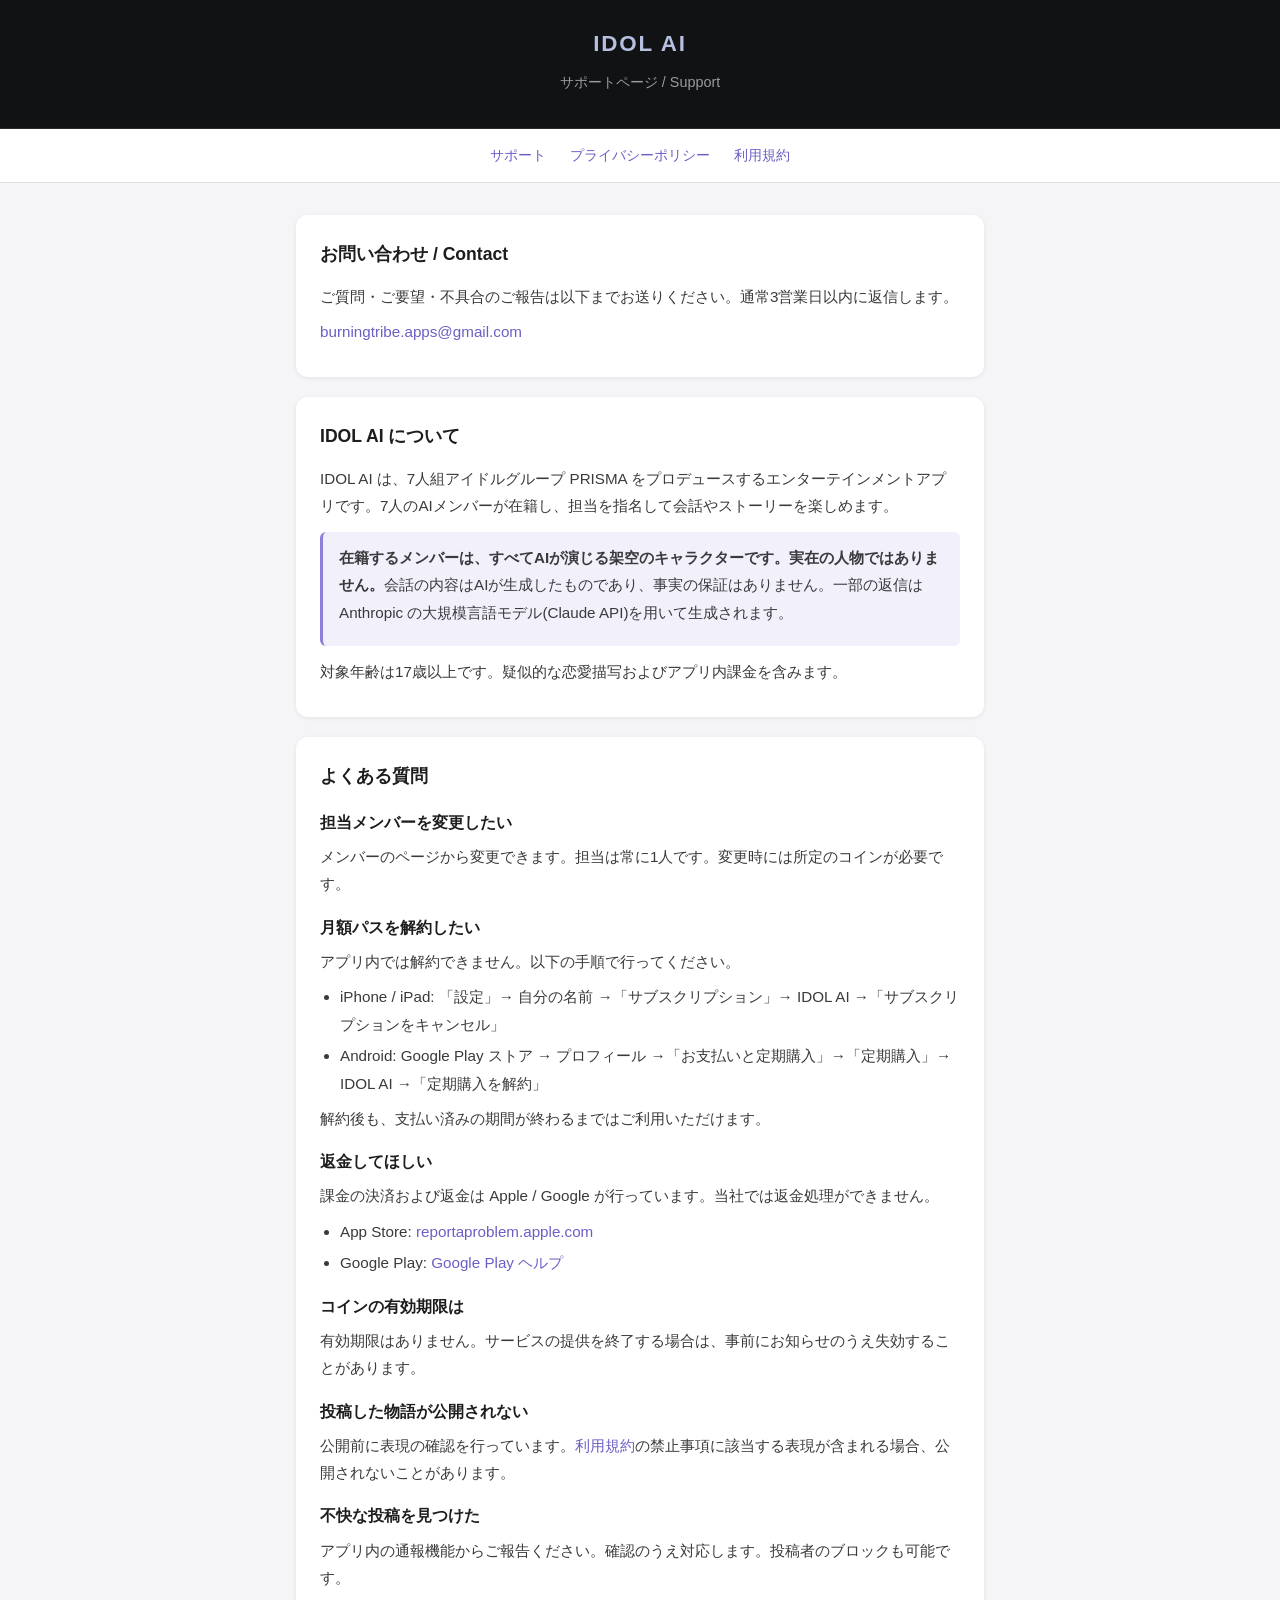
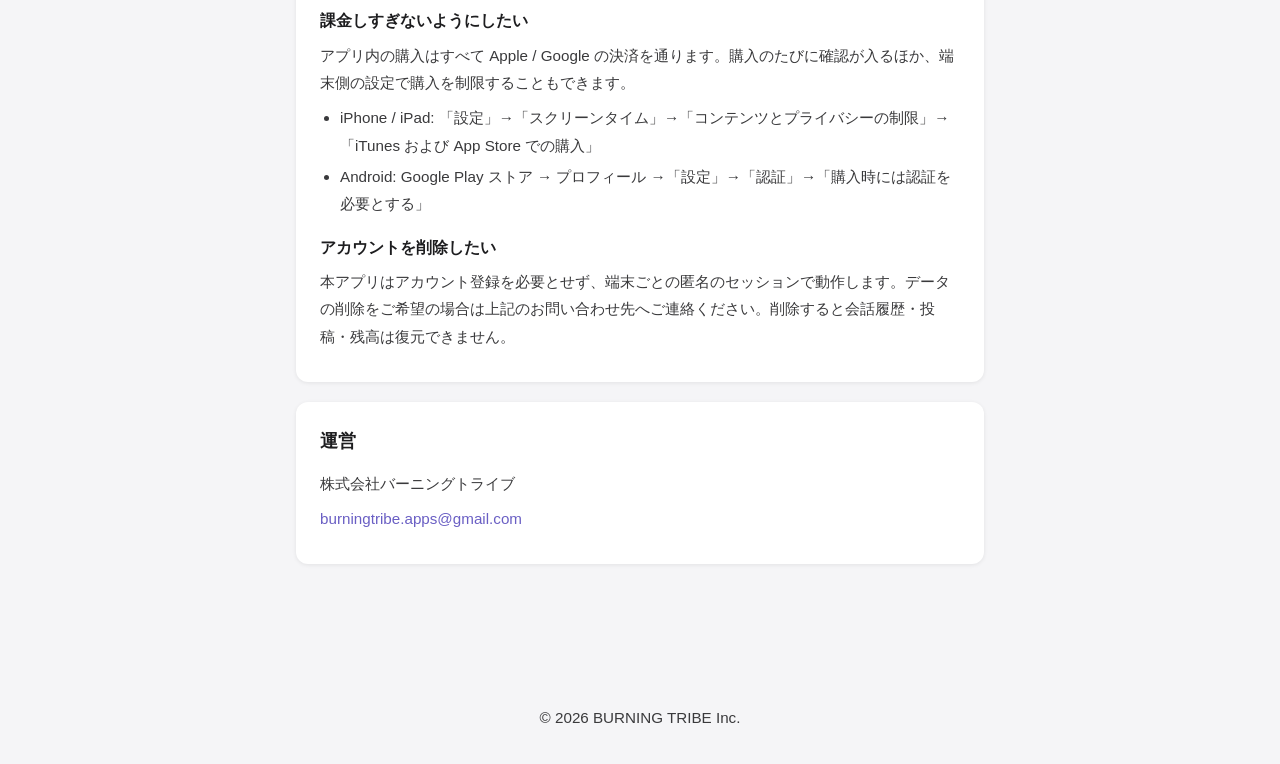
==== index.html @ 2f16525b "feat: support site (terms/privacy)" ====
<!DOCTYPE html>
<html lang="ja">
<head>
<meta charset="UTF-8">
<meta name="viewport" content="width=device-width, initial-scale=1.0">
<title>IDOL AI — サポート</title>
<link rel="stylesheet" href="style.css">
</head>
<body>
<header>
  <h1>IDOL AI</h1>
  <p>サポートページ / Support</p>
</header>
<nav>
  <a href="index.html">サポート</a>
  <a href="privacy.html">プライバシーポリシー</a>
  <a href="terms.html">利用規約</a>
</nav>
<main>

<section>
  <h2>お問い合わせ / Contact</h2>
  <p>ご質問・ご要望・不具合のご報告は以下までお送りください。通常3営業日以内に返信します。</p>
  <p><a href="mailto:burningtribe.apps@gmail.com">burningtribe.apps@gmail.com</a></p>
</section>

<section>
  <h2>IDOL AI について</h2>
  <p>IDOL AI は、7人組アイドルグループ PRISMA をプロデュースするエンターテインメントアプリです。7人のAIメンバーが在籍し、担当を指名して会話やストーリーを楽しめます。</p>
  <div class="note">
    <p><strong>在籍するメンバーは、すべてAIが演じる架空のキャラクターです。実在の人物ではありません。</strong>会話の内容はAIが生成したものであり、事実の保証はありません。一部の返信は Anthropic の大規模言語モデル(Claude API)を用いて生成されます。</p>
  </div>
  <p>対象年齢は17歳以上です。疑似的な恋愛描写およびアプリ内課金を含みます。</p>
</section>

<section>
  <h2>よくある質問</h2>

  <h3>担当メンバーを変更したい</h3>
  <p>メンバーのページから変更できます。担当は常に1人です。変更時には所定のコインが必要です。</p>

  <h3>月額パスを解約したい</h3>
  <p>アプリ内では解約できません。以下の手順で行ってください。</p>
  <ul>
    <li>iPhone / iPad: 「設定」→ 自分の名前 →「サブスクリプション」→ IDOL AI →「サブスクリプションをキャンセル」</li>
    <li>Android: Google Play ストア → プロフィール →「お支払いと定期購入」→「定期購入」→ IDOL AI →「定期購入を解約」</li>
  </ul>
  <p>解約後も、支払い済みの期間が終わるまではご利用いただけます。</p>

  <h3>返金してほしい</h3>
  <p>課金の決済および返金は Apple / Google が行っています。当社では返金処理ができません。</p>
  <ul>
    <li>App Store: <a href="https://reportaproblem.apple.com/">reportaproblem.apple.com</a></li>
    <li>Google Play: <a href="https://support.google.com/googleplay/answer/2479637">Google Play ヘルプ</a></li>
  </ul>

  <h3>コインの有効期限は</h3>
  <p>有効期限はありません。サービスの提供を終了する場合は、事前にお知らせのうえ失効することがあります。</p>

  <h3>投稿した物語が公開されない</h3>
  <p>公開前に表現の確認を行っています。<a href="terms.html">利用規約</a>の禁止事項に該当する表現が含まれる場合、公開されないことがあります。</p>

  <h3>不快な投稿を見つけた</h3>
  <p>アプリ内の通報機能からご報告ください。確認のうえ対応します。投稿者のブロックも可能です。</p>

  <h3>課金しすぎないようにしたい</h3>
  <p>アプリ内の購入はすべて Apple / Google の決済を通ります。購入のたびに確認が入るほか、端末側の設定で購入を制限することもできます。</p>
  <ul>
    <li>iPhone / iPad: 「設定」→「スクリーンタイム」→「コンテンツとプライバシーの制限」→「iTunes および App Store での購入」</li>
    <li>Android: Google Play ストア → プロフィール →「設定」→「認証」→「購入時には認証を必要とする」</li>
  </ul>

  <h3>アカウントを削除したい</h3>
  <p>本アプリはアカウント登録を必要とせず、端末ごとの匿名のセッションで動作します。データの削除をご希望の場合は上記のお問い合わせ先へご連絡ください。削除すると会話履歴・投稿・残高は復元できません。</p>
</section>

<section>
  <h2>運営</h2>
  <p>株式会社バーニングトライブ</p>
  <p><a href="mailto:burningtribe.apps@gmail.com">burningtribe.apps@gmail.com</a></p>
</section>

</main>
<footer>
  <p>© 2026 BURNING TRIBE Inc.</p>
</footer>
</body>
</html>
---- style.css ----
*, *::before, *::after { box-sizing: border-box; margin: 0; padding: 0; }

body {
  font-family: -apple-system, BlinkMacSystemFont, 'Helvetica Neue', 'Hiragino Sans', sans-serif;
  background: #f5f5f7;
  color: #1d1d1f;
  line-height: 1.8;
}

header {
  background: #111214;
  border-bottom: 1px solid #2a2b2f;
  padding: 24px;
  text-align: center;
}

header h1 {
  font-size: 1.4rem;
  font-weight: 700;
  color: #b7bfe0;
  letter-spacing: 0.08em;
}

header p {
  font-size: 0.9rem;
  color: #9a9aa0;
  margin-top: 6px;
}

nav {
  background: #fff;
  border-bottom: 1px solid #e0e0e0;
  padding: 12px 16px;
  text-align: center;
}

nav a {
  font-size: 0.9rem;
  margin: 0 10px;
  white-space: nowrap;
}

main { max-width: 720px; margin: 32px auto; padding: 0 16px 64px; }

section {
  background: #fff;
  border-radius: 12px;
  padding: 24px;
  margin-bottom: 20px;
  box-shadow: 0 1px 4px rgba(0, 0, 0, 0.08);
}

h2 { font-size: 1.1rem; font-weight: 700; margin-bottom: 12px; }
h3 { font-size: 0.98rem; font-weight: 700; margin: 16px 0 6px; }
p { font-size: 0.95rem; color: #3a3a3c; margin-bottom: 8px; }
ul { margin: 8px 0 8px 20px; }
li { font-size: 0.95rem; color: #3a3a3c; margin-bottom: 4px; }

a { color: #6a5fc4; text-decoration: none; }
a:hover { text-decoration: underline; }

.note {
  background: #f2f0fb;
  border-left: 3px solid #8b7fd9;
  padding: 12px 16px;
  border-radius: 6px;
  margin: 12px 0;
}

table { width: 100%; border-collapse: collapse; margin: 12px 0; font-size: 0.9rem; }
th, td { border: 1px solid #e0e0e0; padding: 8px 10px; text-align: left; }
th { background: #fafafa; font-weight: 700; }

footer { text-align: center; font-size: 0.8rem; color: #6e6e73; padding: 24px 16px; }
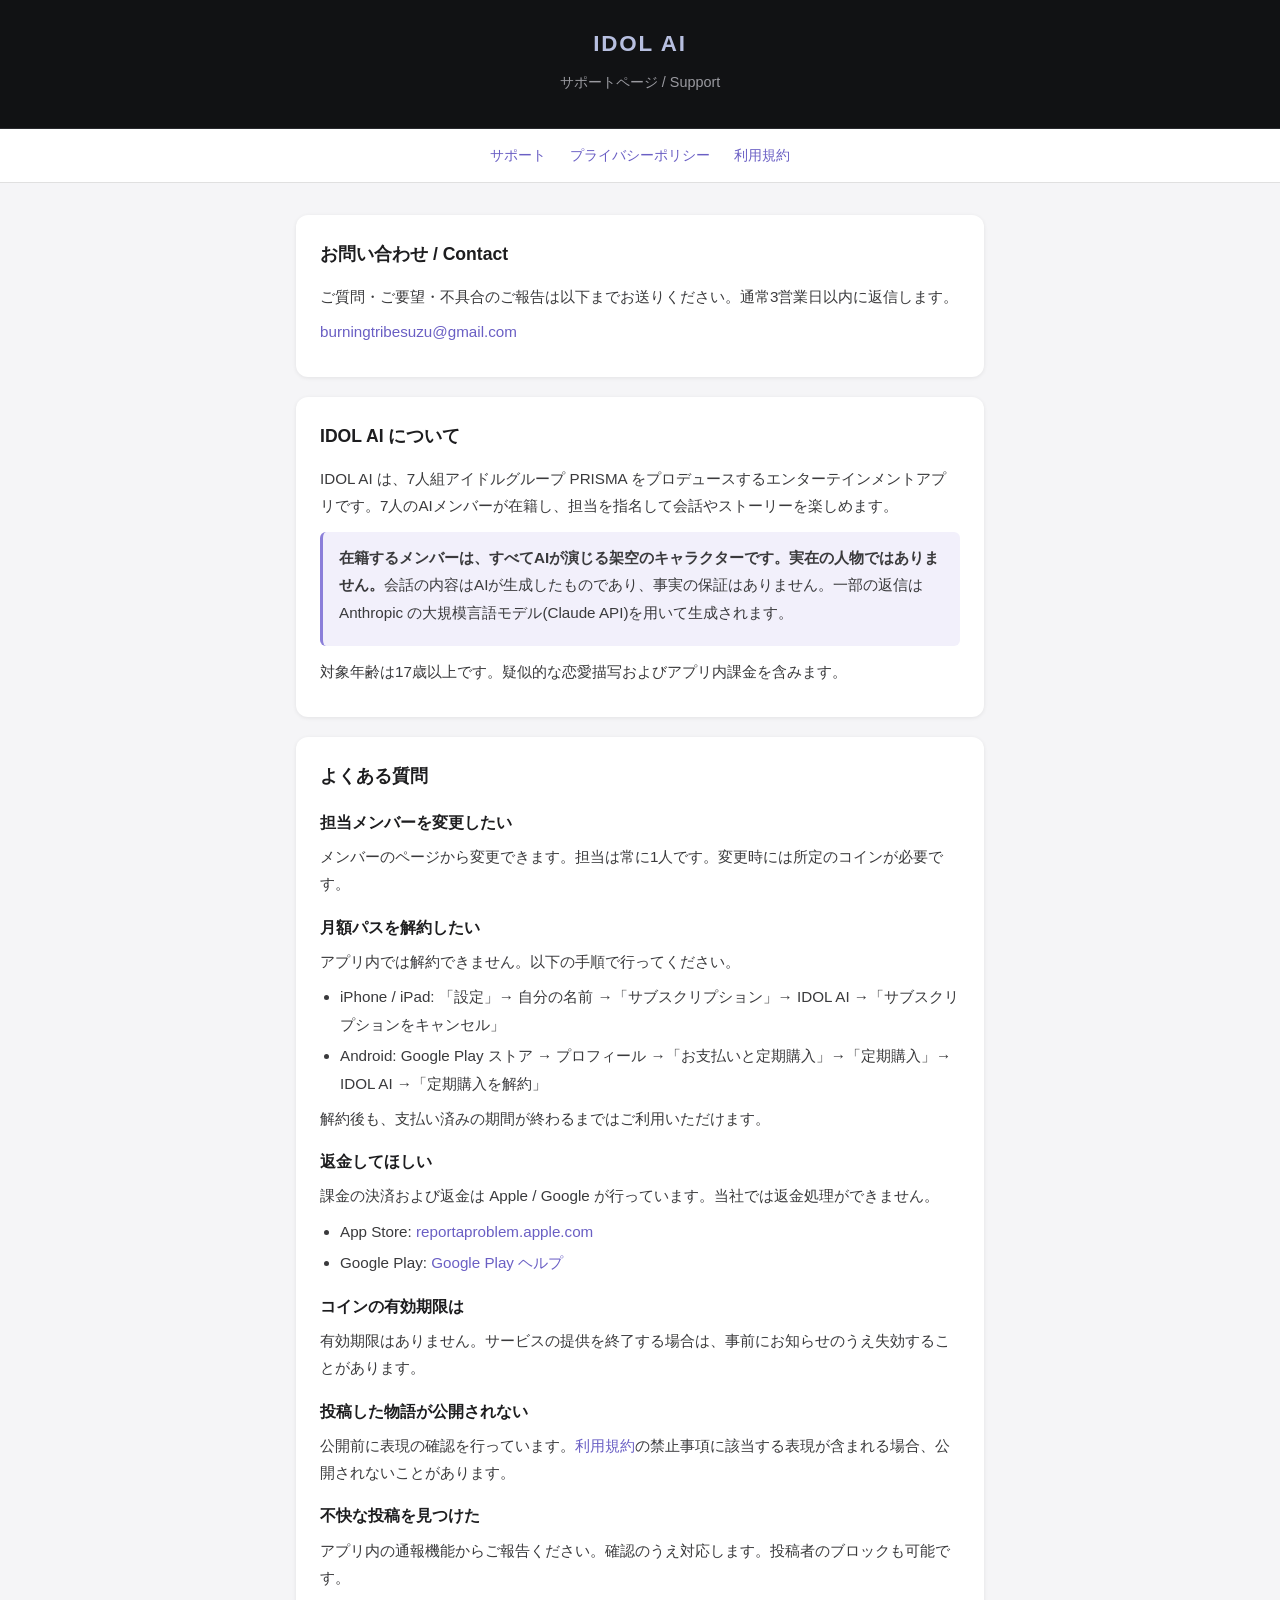
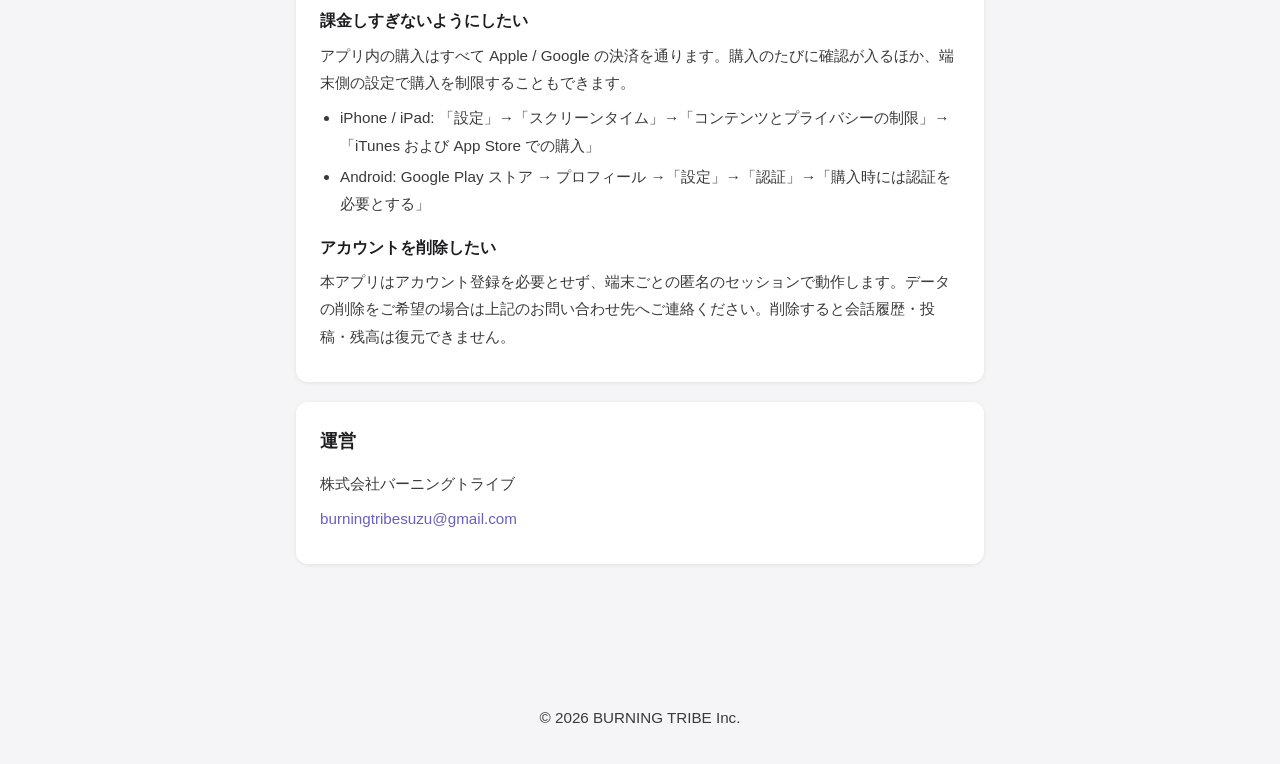
==== commit e8b83151: "fix: support site contact email to burningtribesuzu@gmail.com" ====
--- a/index.html
+++ b/index.html
@@ -21,7 +21,7 @@
 <section>
   <h2>お問い合わせ / Contact</h2>
   <p>ご質問・ご要望・不具合のご報告は以下までお送りください。通常3営業日以内に返信します。</p>
-  <p><a href="mailto:burningtribe.apps@gmail.com">burningtribe.apps@gmail.com</a></p>
+  <p><a href="mailto:burningtribesuzu@gmail.com">burningtribesuzu@gmail.com</a></p>
 </section>
 
 <section>
@@ -77,7 +77,7 @@
 <section>
   <h2>運営</h2>
   <p>株式会社バーニングトライブ</p>
-  <p><a href="mailto:burningtribe.apps@gmail.com">burningtribe.apps@gmail.com</a></p>
+  <p><a href="mailto:burningtribesuzu@gmail.com">burningtribesuzu@gmail.com</a></p>
 </section>
 
 </main>
